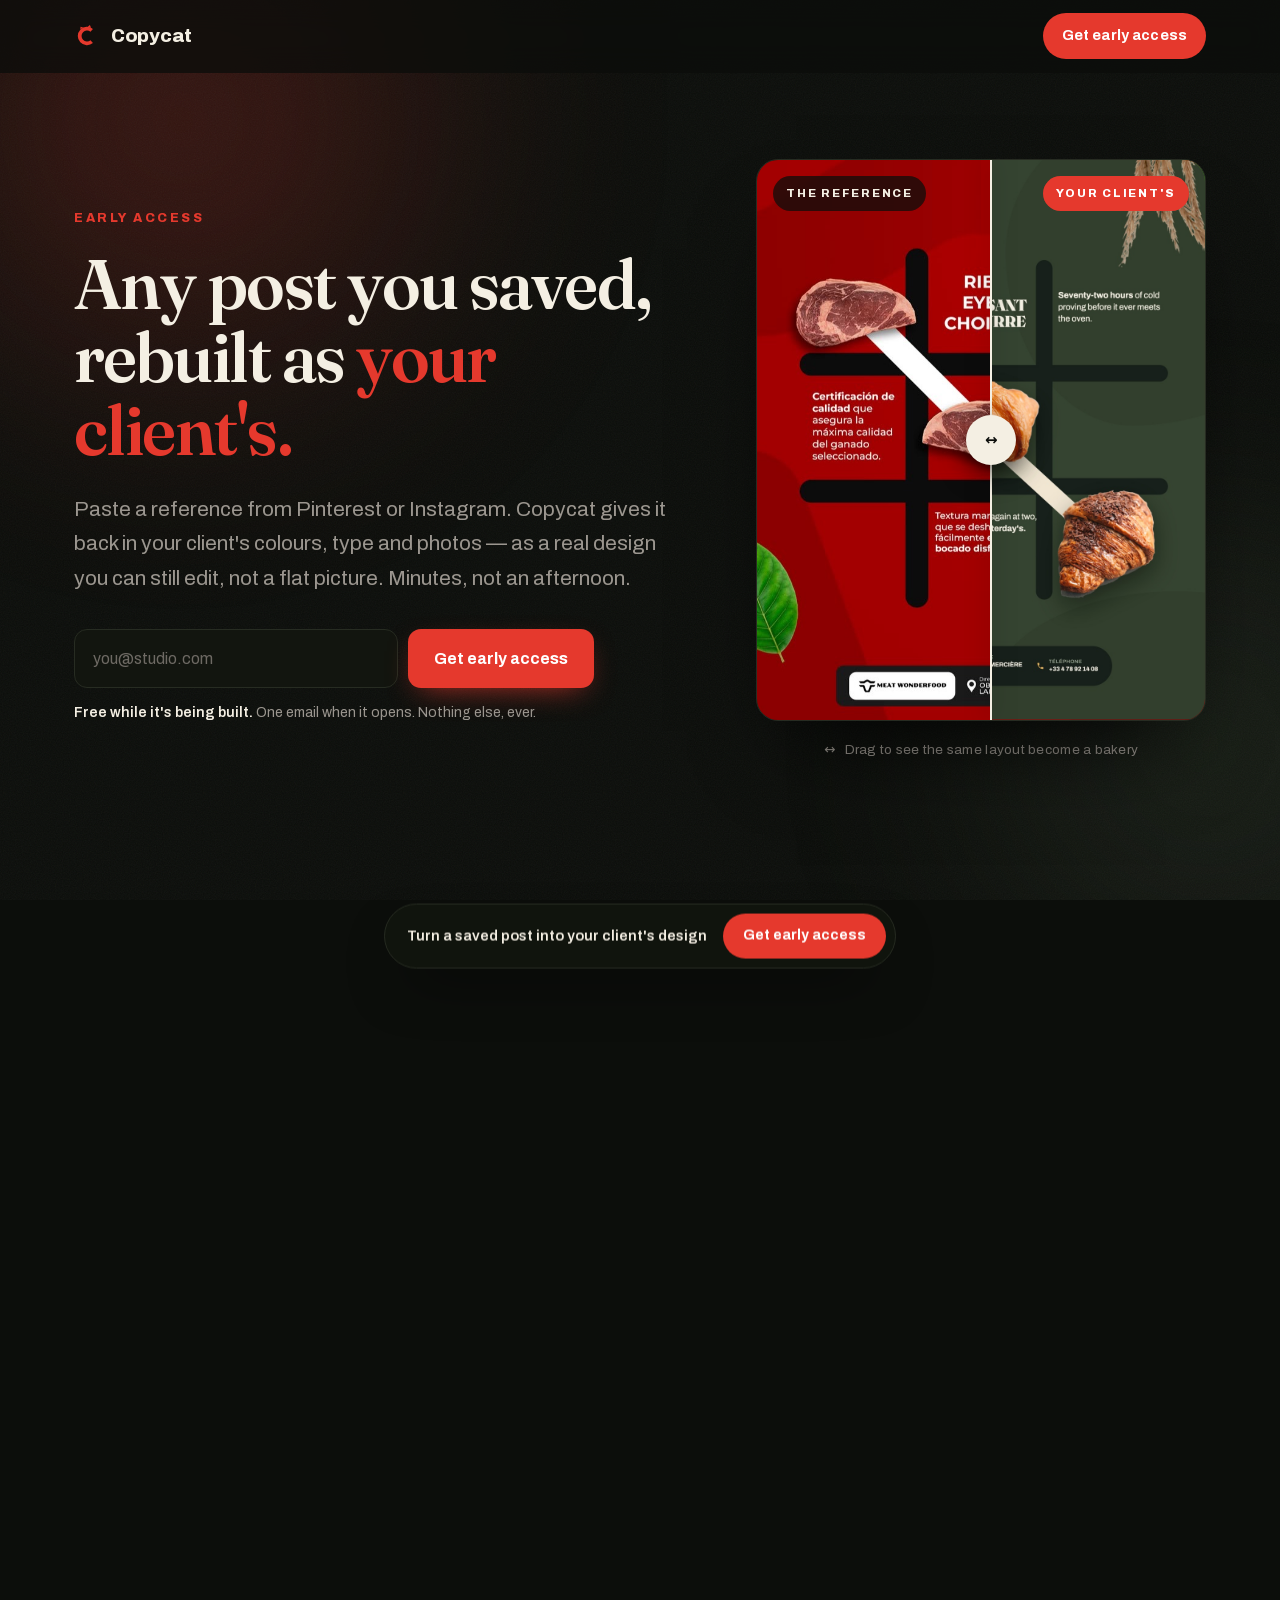
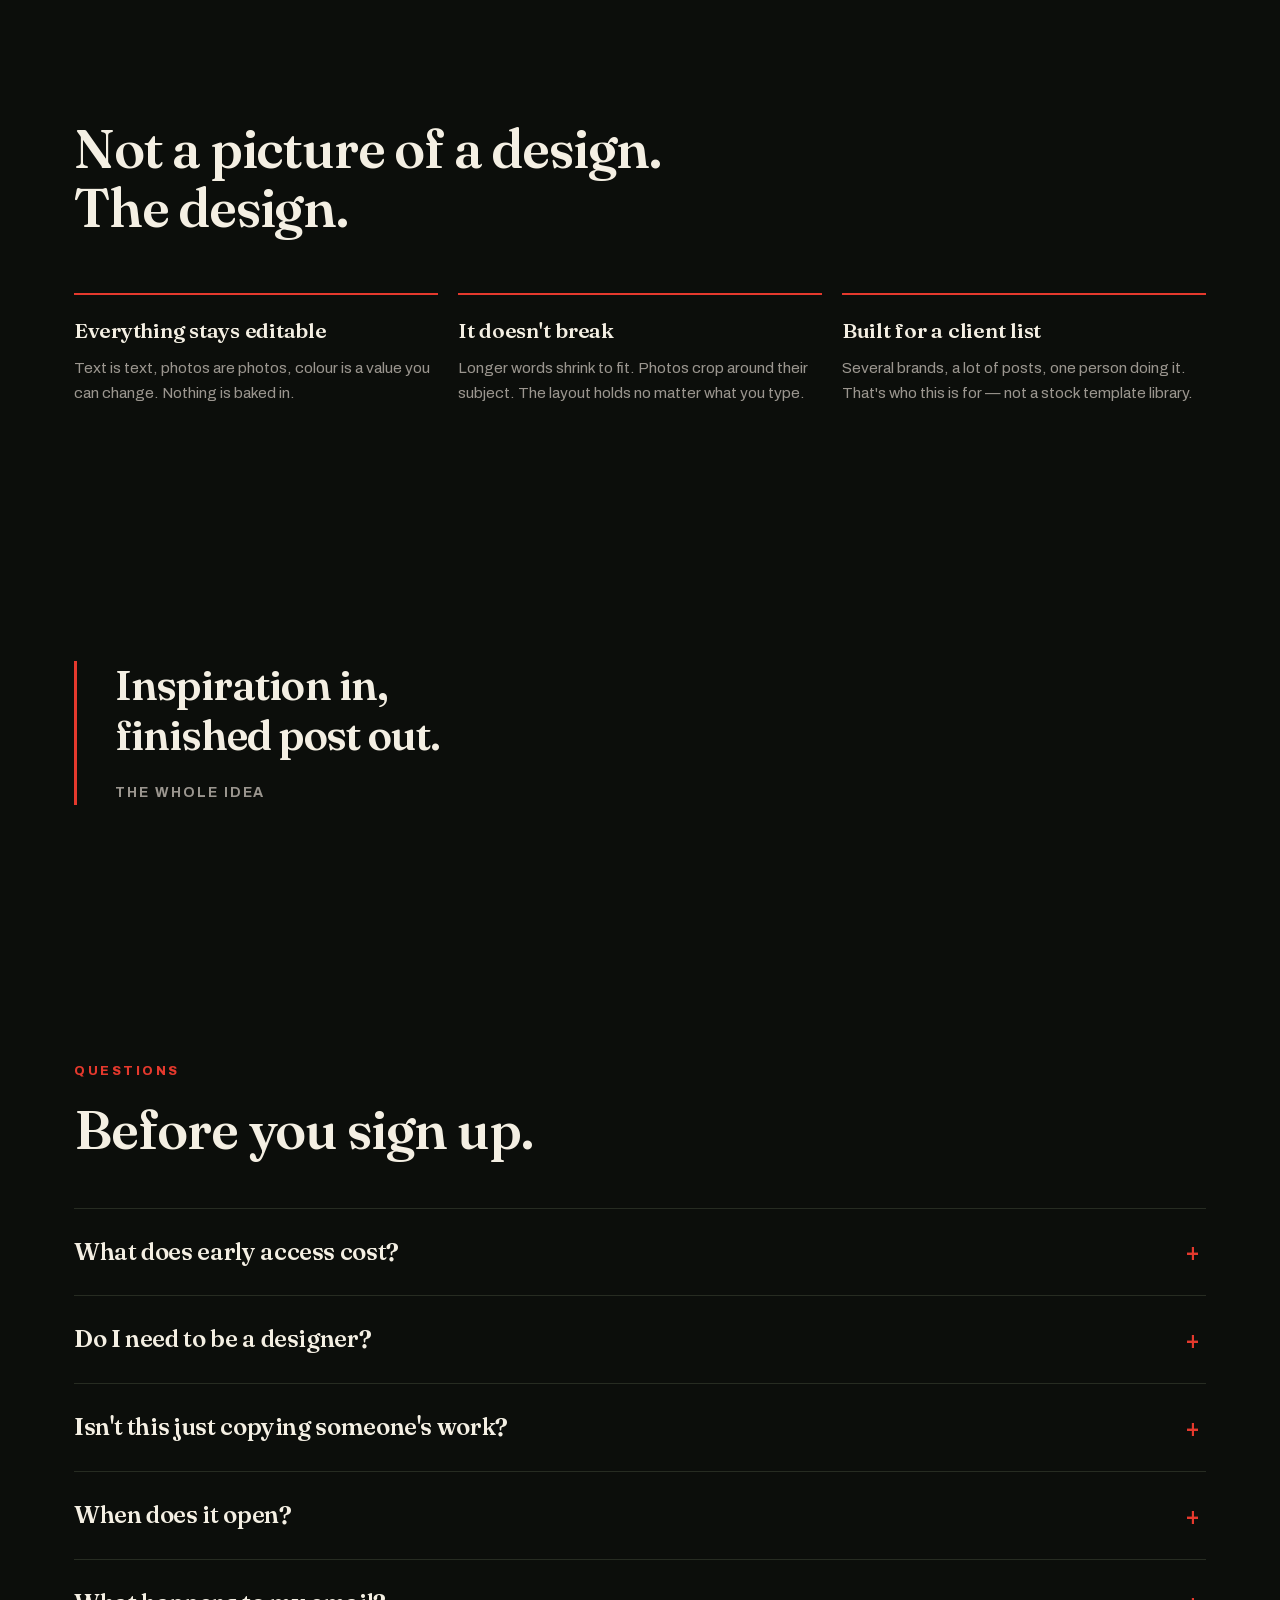
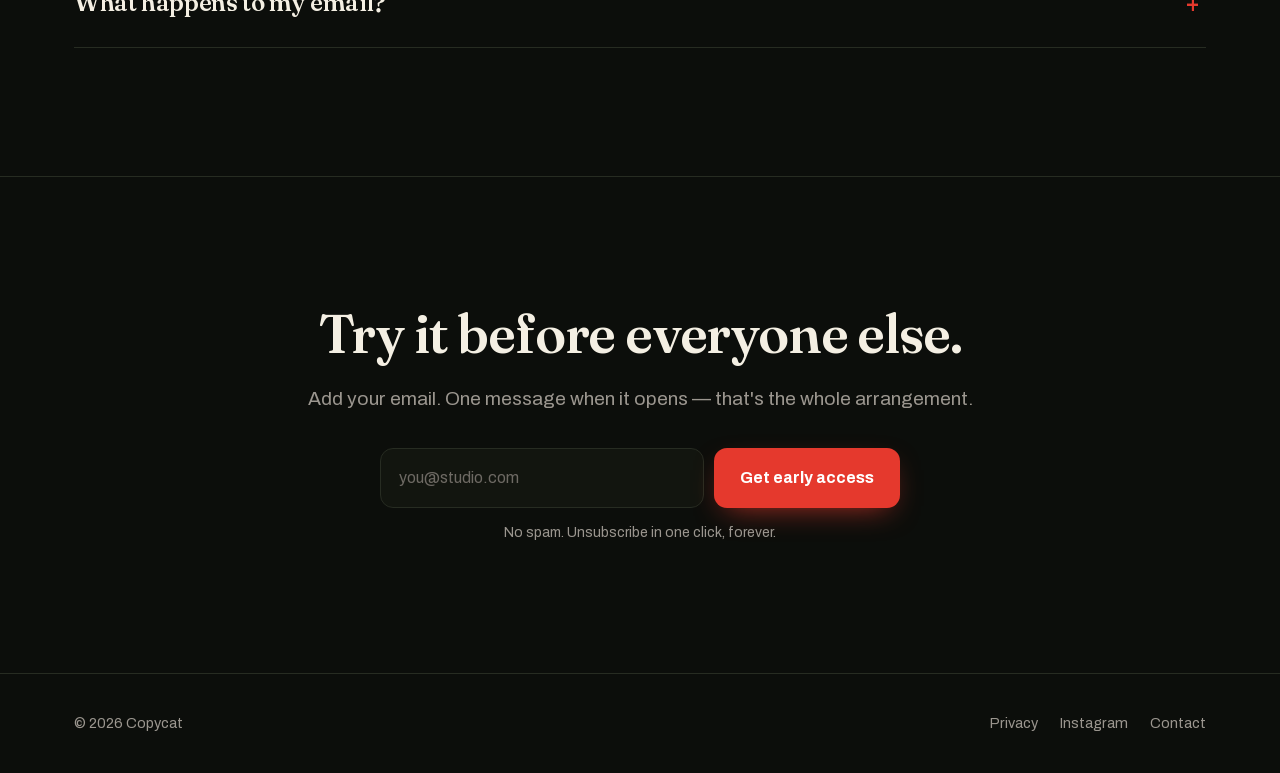
==== index.html @ 72c038d4 "The Copycat landing page One page, one thing asked for. The hero is the reference and the rebuild in" ====
<!doctype html>
<html lang="en">
<head>
<meta charset="utf-8">
<meta name="viewport" content="width=device-width,initial-scale=1">
<title>Copycat — turn any post you saved into your client's design</title>
<meta name="description" content="Paste a reference from Pinterest or Instagram. Copycat rebuilds it in your client's brand as a real, editable design — in minutes.">
<link rel="icon" href="assets/avatar.png">
<meta property="og:title" content="Copycat — turn any post you saved into your client's design">
<meta property="og:description" content="Paste a reference. Get back a real, editable design in your client's brand.">
<meta property="og:image" content="assets/result.jpg">
<meta property="og:type" content="website">
<meta name="twitter:card" content="summary_large_image">
<link rel="preload" href="fonts/fraunces-3.woff2" as="font" type="font/woff2" crossorigin>
<link rel="preload" href="fonts/archivo-0.woff2" as="font" type="font/woff2" crossorigin>
<link rel="stylesheet" href="styles.css">
</head>
<body>

<div class="atmos" aria-hidden="true">
  <div class="glow glow-a" data-par="0.06"></div>
  <div class="glow glow-b" data-par="-0.04"></div>
  <div class="grain"></div>
</div>

<header class="nav" id="nav">
  <div class="shell">
    <a class="brand" href="index.html">
      <img src="assets/mark.svg" alt="" width="26" height="26">
      Copycat
    </a>
    <a class="nav-cta" href="#get">Get early access</a>
  </div>
</header>

<main>

  <!-- ============ hero ============ -->
  <section class="hero" id="get">
    <div class="shell hero-grid">
      <div>
        <p class="eyebrow reveal">Early access</p>
        <h1 class="reveal">Any post you saved, <br class="br-wide">rebuilt as <em>your client's.</em></h1>
        <p class="lede reveal">
          Paste a reference from Pinterest or Instagram. Copycat gives it back in your
          client's colours, type and photos — as a real design you can still edit,
          not a flat picture. Minutes, not an afternoon.
        </p>

        <form class="signup reveal" id="form-hero" novalidate>
          <div class="signup-row">
            <label class="sr-only" for="email-hero" hidden>Email address</label>
            <input id="email-hero" type="email" name="email" required
                   autocomplete="email" placeholder="you@studio.com">
            <button class="btn" type="submit">Get early access</button>
          </div>
          <p class="signup-error" role="alert"></p>
          <p class="signup-note">
            <b>Free while it's being built.</b> One email when it opens. Nothing else, ever.
          </p>
        </form>

        <div class="thanks" data-thanks>
          <h3>You're on the list.</h3>
          <p>Two quick questions — optional, and they shape what gets built first.</p>

          <div class="q" data-q="role">
            <span class="q-label">What do you make posts for?</span>
            <div class="chips">
              <button type="button" class="chip">Clients</button>
              <button type="button" class="chip">My own brand</button>
              <button type="button" class="chip">An agency</button>
              <button type="button" class="chip">Something else</button>
            </div>
          </div>

          <div class="q" data-q="volume">
            <span class="q-label">Roughly how many posts a month?</span>
            <div class="chips">
              <button type="button" class="chip">Under 10</button>
              <button type="button" class="chip">10–40</button>
              <button type="button" class="chip">40–100</button>
              <button type="button" class="chip">More</button>
            </div>
          </div>

          <p class="thanks-done" data-thanks-done>Tap an answer and it's saved.</p>
        </div>
      </div>

      <div class="demo reveal">
        <div class="demo-card" data-tilt>
          <div class="compare" id="compare" role="slider" tabindex="0"
               aria-label="Drag to compare the reference with the rebuilt design"
               aria-valuemin="0" aria-valuemax="100" aria-valuenow="52">
            <img class="before" src="assets/reference.jpg" alt="A butcher's poster found on Pinterest." width="736" height="920">
            <img class="after"  src="assets/result.jpg"    alt="The same layout rebuilt for a bakery." width="1120" height="1400">
            <span class="tag tag-l">The reference</span>
            <span class="tag tag-r">Your client's</span>
            <div class="handle"><span class="handle-ico">&#8596;</span></div>
          </div>
        </div>
        <p class="demo-hint"><span>&#8596;</span> Drag to see the same layout become a bakery</p>
      </div>
    </div>
  </section>

  <!-- ============ how ============ -->
  <section id="how">
    <div class="shell">
      <p class="eyebrow reveal">How it works</p>
      <h2 class="reveal">Three steps, then it's <br class="br-wide">yours to change.</h2>

      <div class="steps-grid">
        <div class="step reveal">
          <div class="step-n">01</div>
          <h3>Paste what you saved</h3>
          <p>A screenshot, a link, a pin. Whatever caught your eye — it doesn't need to be tidy.</p>
        </div>
        <div class="step reveal">
          <div class="step-n">02</div>
          <h3>Say whose it is</h3>
          <p>Your client's colours, their typeface, their product photos. Copycat keeps the layout and swaps everything else.</p>
        </div>
        <div class="step reveal">
          <div class="step-n">03</div>
          <h3>Edit anything</h3>
          <p>Every headline, photo and shape is still live. Move it, rewrite it, export it at Instagram's own sizes.</p>
        </div>
      </div>
    </div>
  </section>

  <!-- ============ why ============ -->
  <section id="why">
    <div class="shell">
      <p class="eyebrow reveal">Why it's different</p>
      <h2 class="reveal">Not a picture of a design. <br class="br-wide">The design.</h2>

      <div class="props">
        <div class="prop reveal">
          <h3>Everything stays editable</h3>
          <p>Text is text, photos are photos, colour is a value you can change. Nothing is baked in.</p>
        </div>
        <div class="prop reveal">
          <h3>It doesn't break</h3>
          <p>Longer words shrink to fit. Photos crop around their subject. The layout holds no matter what you type.</p>
        </div>
        <div class="prop reveal">
          <h3>Built for a client list</h3>
          <p>Several brands, a lot of posts, one person doing it. That's who this is for — not a stock template library.</p>
        </div>
      </div>
    </div>
  </section>

  <!-- ============ pull quote ============ -->
  <section id="promise">
    <div class="shell">
      <div class="pull reveal">
        <p>Inspiration in, finished post out.</p>
        <cite>The whole idea</cite>
      </div>
    </div>
  </section>

  <!-- ============ faq ============ -->
  <section id="faq">
    <div class="shell">
      <p class="eyebrow reveal">Questions</p>
      <h2 class="reveal">Before you sign up.</h2>

      <div class="faq-list reveal">
        <details>
          <summary>What does early access cost?</summary>
          <p>Nothing. It's being built right now, and the people on this list get in first and free while that's true. If it ever becomes paid, you'll be told before anything changes.</p>
        </details>
        <details>
          <summary>Do I need to be a designer?</summary>
          <p>No. You need a reference you like and a client whose brand you know. Copycat does the rebuilding; you decide what's right.</p>
        </details>
        <details>
          <summary>Isn't this just copying someone's work?</summary>
          <p>You're borrowing a layout, the way every designer always has — not reposting someone's photo or their words. What comes back is your client's product, your client's colours and your client's copy in a structure you liked.</p>
        </details>
        <details>
          <summary>When does it open?</summary>
          <p>No date to promise yet, which is exactly why there's a list instead of a countdown. You'll get one email when it's ready to use.</p>
        </details>
        <details>
          <summary>What happens to my email?</summary>
          <p>It's used to tell you when Copycat opens, and for nothing else. No list is sold, shared or rented. <a href="privacy.html">The privacy page</a> says it plainly.</p>
        </details>
      </div>
    </div>
  </section>

  <!-- ============ closing cta ============ -->
  <section class="close" id="join">
    <div class="shell">
      <h2 class="reveal">Try it before everyone else.</h2>
      <p class="lede reveal" style="margin-inline:auto">
        Add your email. One message when it opens — that's the whole arrangement.
      </p>

      <form class="signup reveal" id="form-close" novalidate>
        <div class="signup-row">
          <label for="email-close" hidden>Email address</label>
          <input id="email-close" type="email" name="email" required
                 autocomplete="email" placeholder="you@studio.com">
          <button class="btn" type="submit">Get early access</button>
        </div>
        <p class="signup-error" role="alert"></p>
        <p class="signup-note">No spam. Unsubscribe in one click, forever.</p>
      </form>

      <div class="thanks" data-thanks>
        <h3>You're on the list.</h3>
        <p>Two quick questions — optional, and they shape what gets built first.</p>
        <div class="q" data-q="role">
          <span class="q-label">What do you make posts for?</span>
          <div class="chips">
            <button type="button" class="chip">Clients</button>
            <button type="button" class="chip">My own brand</button>
            <button type="button" class="chip">An agency</button>
            <button type="button" class="chip">Something else</button>
          </div>
        </div>
        <div class="q" data-q="volume">
          <span class="q-label">Roughly how many posts a month?</span>
          <div class="chips">
            <button type="button" class="chip">Under 10</button>
            <button type="button" class="chip">10–40</button>
            <button type="button" class="chip">40–100</button>
            <button type="button" class="chip">More</button>
          </div>
        </div>
        <p class="thanks-done" data-thanks-done>Tap an answer and it's saved.</p>
      </div>
    </div>
  </section>

</main>

<footer>
  <div class="shell">
    <div>&copy; <span id="year">2026</span> Copycat</div>
    <div class="foot-links">
      <a href="privacy.html">Privacy</a>
      <a href="https://instagram.com/INSTAGRAM_HANDLE" rel="noopener">Instagram</a>
      <a href="mailto:CONTACT_EMAIL">Contact</a>
    </div>
  </div>
</footer>

<div class="stickybar" id="stickybar">
  <p>Turn a saved post into your client's design</p>
  <a href="#join">Get early access</a>
</div>

<script src="main.js"></script>
</body>
</html>
---- styles.css ----
/* Copycat — landing page.
   Palette and typefaces are the brand's; nothing here invents a new one. */

@font-face{font-family:Fraunces;src:url(fonts/fraunces-3.woff2)format('woff2');font-weight:100 900;font-display:swap}
@font-face{font-family:Fraunces;src:url(fonts/fraunces-4.woff2)format('woff2');font-weight:100 900;font-display:swap}
@font-face{font-family:Fraunces;src:url(fonts/fraunces-5.woff2)format('woff2');font-weight:100 900;font-display:swap}
@font-face{font-family:Archivo;src:url(fonts/archivo-0.woff2)format('woff2');font-weight:100 900;font-display:swap}
@font-face{font-family:Archivo;src:url(fonts/archivo-1.woff2)format('woff2');font-weight:100 900;font-display:swap}
@font-face{font-family:Archivo;src:url(fonts/archivo-2.woff2)format('woff2');font-weight:100 900;font-display:swap}

:root{
  --ink:#0C0E0B;
  --ink-2:#12150F;
  --panel:#181C15;
  --line:#272C22;
  --cream:#F4EFE3;
  --muted:#9B968F;
  --red:#E5392D;
  --red-hot:#FF5040;

  --shell:1180px;
  --serif:Fraunces,Georgia,'Times New Roman',serif;
  --sans:Archivo,-apple-system,BlinkMacSystemFont,'Segoe UI',system-ui,sans-serif;

  --ease:cubic-bezier(.22,1,.36,1);
}

*{box-sizing:border-box}
html{scroll-behavior:smooth;-webkit-text-size-adjust:100%}
body{
  margin:0;background:var(--ink);color:var(--cream);
  font-family:var(--sans);font-size:17px;line-height:1.62;
  -webkit-font-smoothing:antialiased;overflow-x:hidden;
}
img{max-width:100%;display:block}
a{color:inherit}
::selection{background:var(--red);color:#fff}

.shell{width:100%;max-width:var(--shell);margin:0 auto;padding-inline:24px}

/* ---------- atmosphere: two slow glows and a grain, behind everything ---------- */
.atmos{position:fixed;inset:0;pointer-events:none;z-index:0;overflow:hidden}
.glow{position:absolute;border-radius:50%;filter:blur(110px);opacity:.34;
  will-change:transform}
.glow-a{width:760px;height:760px;top:-260px;left:-200px;
  background:radial-gradient(circle,rgba(229,57,45,.85),transparent 68%)}
.glow-b{width:660px;height:660px;top:46%;right:-260px;
  background:radial-gradient(circle,rgba(120,150,110,.55),transparent 68%)}
.grain{position:absolute;inset:-50%;opacity:.05;
  background-image:url("data:image/svg+xml,%3Csvg xmlns='http://www.w3.org/2000/svg' width='200' height='200'%3E%3Cfilter id='n'%3E%3CfeTurbulence type='fractalNoise' baseFrequency='.85' numOctaves='3'/%3E%3C/filter%3E%3Crect width='200' height='200' filter='url(%23n)'/%3E%3C/svg%3E")}

/* ---------- nav ---------- */
.nav{position:sticky;top:0;z-index:40;backdrop-filter:blur(14px);
  background:color-mix(in srgb,var(--ink) 78%,transparent);
  border-bottom:1px solid transparent;transition:border-color .3s}
.nav.is-stuck{border-bottom-color:var(--line)}
.nav .shell{display:flex;align-items:center;justify-content:space-between;
  height:72px;gap:16px}
.brand{display:flex;align-items:center;gap:11px;text-decoration:none;
  font-weight:800;letter-spacing:-.015em;font-size:19px}
.brand img{width:26px;height:26px}
.nav-cta{display:inline-flex;align-items:center;gap:9px;
  background:var(--red);color:#fff;text-decoration:none;font-weight:700;
  font-size:14.5px;letter-spacing:.01em;padding:11px 19px;border-radius:999px;
  transition:transform .22s var(--ease),background .22s}
.nav-cta:hover{background:var(--red-hot);transform:translateY(-1px)}

/* ---------- shared section furniture ---------- */
main{position:relative;z-index:1}
section{padding-block:clamp(72px,10vw,132px)}
.eyebrow{font-size:12.5px;letter-spacing:.2em;text-transform:uppercase;
  font-weight:800;color:var(--red);margin:0 0 20px}
h1,h2,h3{font-family:var(--serif);font-weight:600;letter-spacing:-.022em;
  line-height:1.04;margin:0}
h2{font-size:clamp(34px,4.6vw,54px);line-height:1.08}
h3{font-size:21px;line-height:1.24;letter-spacing:-.012em}
.lede{color:var(--muted);font-size:clamp(17px,1.5vw,19.5px);max-width:62ch;
  margin:20px 0 0}

/* ---------- hero ---------- */
.hero{padding-top:clamp(48px,7vw,86px);padding-bottom:clamp(56px,7vw,96px)}
.hero h1{font-size:clamp(40px,5.6vw,70px)}
.hero h1 em{font-style:normal;color:var(--red)}
.hero .lede{font-size:clamp(17.5px,1.7vw,21px);margin-top:26px}
.hero-grid{display:grid;grid-template-columns:minmax(0,1.1fr) minmax(0,.8fr);
  gap:clamp(36px,5vw,72px);align-items:center}

/* ---------- the email form, repeated verbatim wherever it appears ---------- */
.signup{margin-top:34px;max-width:520px}
.signup-row{display:flex;gap:10px;flex-wrap:wrap}
.signup input[type=email]{
  flex:1 1 240px;min-width:0;
  background:var(--ink-2);border:1px solid var(--line);color:var(--cream);
  font:inherit;font-size:16px;padding:16px 18px;border-radius:13px;
  transition:border-color .22s,box-shadow .22s}
.signup input[type=email]::placeholder{color:#6E6A64}
.signup input[type=email]:focus{outline:none;border-color:var(--red);
  box-shadow:0 0 0 4px rgba(229,57,45,.16)}
.btn{display:inline-flex;align-items:center;justify-content:center;gap:9px;
  background:var(--red);color:#fff;border:0;font:inherit;font-weight:700;
  font-size:16px;padding:16px 26px;border-radius:13px;cursor:pointer;
  transition:transform .22s var(--ease),background .22s,box-shadow .22s;
  box-shadow:0 10px 30px -12px rgba(229,57,45,.8)}
.btn:hover{background:var(--red-hot);transform:translateY(-2px)}
.btn:active{transform:translateY(0)}
.btn[disabled]{opacity:.6;cursor:wait;transform:none}
.signup-note{font-size:14px;color:var(--muted);margin:14px 0 0}
.signup-note b{color:var(--cream);font-weight:600}
.signup-error{font-size:14.5px;color:var(--red-hot);margin:12px 0 0;min-height:0}

/* the state after a successful submit */
.thanks{display:none;border:1px solid var(--line);background:var(--ink-2);
  border-radius:18px;padding:26px 26px 24px;max-width:520px;margin-top:34px}
.thanks.is-on{display:block;animation:rise .5s var(--ease) both}
.thanks h3{margin-bottom:8px}
.thanks p{color:var(--muted);font-size:15.5px;margin:0 0 20px}
.q{margin-bottom:20px}
.q-label{font-size:14px;font-weight:700;margin-bottom:11px;display:block}
.chips{display:flex;flex-wrap:wrap;gap:8px}
.chip{border:1px solid var(--line);background:transparent;color:var(--cream);
  font:inherit;font-size:14px;padding:9px 15px;border-radius:999px;cursor:pointer;
  transition:border-color .18s,background .18s,color .18s}
.chip:hover{border-color:#4A5140}
.chip.is-on{background:var(--red);border-color:var(--red);color:#fff}
.thanks-done{font-size:14.5px;color:var(--muted);margin:0}

/* ---------- the demo card: drag to compare ---------- */
.demo{position:relative;perspective:1400px}
.demo-card{position:relative;border-radius:22px;overflow:hidden;
  border:1px solid var(--line);background:var(--panel);
  box-shadow:0 50px 90px -40px rgba(0,0,0,.9),0 0 0 1px rgba(255,255,255,.02) inset;
  transform-style:preserve-3d;transition:transform .35s var(--ease)}
.compare{position:relative;aspect-ratio:4/5;user-select:none;touch-action:pan-y;
  cursor:ew-resize}
.compare img{position:absolute;inset:0;width:100%;height:100%;object-fit:cover;
  pointer-events:none}
.compare .after{clip-path:inset(0 0 0 var(--split,52%))}
.handle{position:absolute;top:0;bottom:0;left:var(--split,52%);width:2px;
  background:var(--cream);pointer-events:none;
  box-shadow:0 0 22px rgba(0,0,0,.6)}
.handle::after{content:'';position:absolute;top:50%;left:50%;
  width:50px;height:50px;transform:translate(-50%,-50%);
  border-radius:50%;background:var(--cream);
  box-shadow:0 10px 26px rgba(0,0,0,.55)}
.handle-ico{position:absolute;top:50%;left:50%;transform:translate(-50%,-50%);
  z-index:2;color:var(--ink);font-size:15px;font-weight:900;letter-spacing:-.04em}
.tag{position:absolute;top:16px;z-index:2;font-size:11.5px;font-weight:800;
  letter-spacing:.15em;text-transform:uppercase;padding:8px 13px;border-radius:999px;
  background:rgba(12,14,11,.74);backdrop-filter:blur(6px);color:var(--cream);
  pointer-events:none}
.tag-l{left:16px}
.tag-r{right:16px;background:var(--red);color:#fff}
.demo-hint{display:flex;align-items:center;justify-content:center;gap:9px;
  margin-top:18px;font-size:13.5px;color:var(--muted);letter-spacing:.02em}
.demo-hint span{display:inline-block;animation:nudge 2.6s var(--ease) infinite}

/* ---------- steps ---------- */
.steps-grid{display:grid;grid-template-columns:repeat(3,minmax(0,1fr));
  gap:20px;margin-top:56px}
.step{border:1px solid var(--line);border-radius:18px;padding:30px 26px 32px;
  background:linear-gradient(180deg,var(--ink-2),transparent);
  position:relative;overflow:hidden}
.step::before{content:'';position:absolute;inset:0;border-radius:18px;
  background:radial-gradient(400px 160px at 50% -30%,rgba(229,57,45,.16),transparent 70%);
  opacity:0;transition:opacity .4s}
.step:hover::before{opacity:1}
.step-n{font-family:var(--serif);font-size:15px;font-weight:700;color:var(--red);
  margin-bottom:18px}
.step p{color:var(--muted);font-size:15.5px;margin:12px 0 0}

/* ---------- value props ---------- */
.props{display:grid;grid-template-columns:repeat(3,minmax(0,1fr));gap:20px;margin-top:56px}
.prop{border-top:2px solid var(--red);padding-top:22px}
.prop p{color:var(--muted);font-size:15.5px;margin:12px 0 0}

/* ---------- pull quote ---------- */
.pull{border-left:3px solid var(--red);padding-left:clamp(20px,3vw,38px)}
.pull p{font-family:var(--serif);font-weight:600;letter-spacing:-.02em;
  font-size:clamp(26px,3.6vw,42px);line-height:1.18;margin:0;max-width:20ch}
.pull cite{display:block;margin-top:22px;font-style:normal;font-size:14px;
  letter-spacing:.14em;text-transform:uppercase;color:var(--muted);font-weight:700}

/* ---------- faq ---------- */
.faq-list{margin-top:48px;border-top:1px solid var(--line)}
details{border-bottom:1px solid var(--line)}
summary{list-style:none;cursor:pointer;padding:24px 44px 24px 0;position:relative;
  font-family:var(--serif);font-size:clamp(19px,2vw,24px);font-weight:600;
  letter-spacing:-.015em}
summary::-webkit-details-marker{display:none}
summary::after{content:'+';position:absolute;right:6px;top:50%;
  transform:translateY(-50%);font-family:var(--sans);font-size:24px;
  color:var(--red);transition:transform .3s var(--ease)}
details[open] summary::after{transform:translateY(-50%) rotate(45deg)}
details p{color:var(--muted);font-size:16px;margin:0 0 26px;max-width:66ch}

/* ---------- closing cta ---------- */
.close{text-align:center;border-top:1px solid var(--line)}
.close .signup{margin-inline:auto}
.close .signup-row{justify-content:center}
.close .thanks{margin-inline:auto;text-align:left}

/* ---------- footer ---------- */
footer{border-top:1px solid var(--line);padding-block:38px;font-size:14.5px;
  color:var(--muted);position:relative;z-index:1}
footer .shell{display:flex;justify-content:space-between;gap:18px;flex-wrap:wrap}
footer a{text-decoration:none;transition:color .2s}
footer a:hover{color:var(--cream)}
.foot-links{display:flex;gap:22px}

/* ---------- sticky bar, appears once the hero is gone ---------- */
.stickybar{position:fixed;left:50%;bottom:22px;z-index:50;
  transform:translate(-50%,140%);transition:transform .45s var(--ease);
  display:flex;align-items:center;gap:16px;
  background:color-mix(in srgb,var(--ink-2) 92%,transparent);
  backdrop-filter:blur(16px);border:1px solid var(--line);
  border-radius:999px;padding:9px 9px 9px 22px;
  box-shadow:0 26px 60px -24px rgba(0,0,0,.95);max-width:calc(100vw - 32px)}
.stickybar.is-on{transform:translate(-50%,0)}
.stickybar p{margin:0;font-size:14.5px;font-weight:600;white-space:nowrap;
  overflow:hidden;text-overflow:ellipsis}
.stickybar a{background:var(--red);color:#fff;text-decoration:none;font-weight:700;
  font-size:14px;padding:11px 20px;border-radius:999px;white-space:nowrap;
  transition:background .2s}
.stickybar a:hover{background:var(--red-hot)}

/* ---------- reveal on scroll ---------- */
.reveal{opacity:0;transform:translateY(22px);
  transition:opacity .7s var(--ease),transform .7s var(--ease)}
.reveal.is-in{opacity:1;transform:none}

@keyframes rise{from{opacity:0;transform:translateY(12px)}to{opacity:1;transform:none}}
@keyframes nudge{0%,100%{transform:translateX(-3px)}50%{transform:translateX(3px)}}

/* ---------- legal subpages ---------- */
.doc{max-width:74ch;padding-block:clamp(56px,8vw,96px)}
.doc h1{font-size:clamp(34px,5vw,54px);margin-bottom:10px}
.doc .updated{color:var(--muted);font-size:14px;letter-spacing:.06em;
  text-transform:uppercase;font-weight:700;margin:0 0 44px}
.doc h2{font-size:clamp(21px,2.4vw,26px);margin-top:44px;margin-bottom:12px}
.doc p,.doc li{color:var(--muted);font-size:16.5px}
.doc a{color:var(--red)}
.doc ul{padding-left:20px}
.doc li{margin-bottom:8px}

/* ---------- narrow ---------- */
@media (max-width:920px){
  .hero-grid{grid-template-columns:1fr}
  /* the headline and the email box come first on a phone; the demo follows,
     rather than pushing the whole offer below the fold */
  .br-wide{display:none}
  .hero .lede{max-width:none}
  .steps-grid,.props{grid-template-columns:1fr}
  .stickybar{left:16px;right:16px;transform:translateY(140%);width:auto}
  .stickybar.is-on{transform:translateY(0)}
  .stickybar p{display:none}
  .stickybar{justify-content:center;padding:9px}
}
@media (max-width:420px){
  .signup-row{flex-direction:column}
  /* stacked, the flex basis would be read as a height — pin it back to content */
  .signup input[type=email]{flex:0 0 auto}
  .btn{width:100%}
}

/* ---------- people who asked for less movement get less ---------- */
@media (prefers-reduced-motion:reduce){
  html{scroll-behavior:auto}
  *,*::before,*::after{animation-duration:.01ms!important;animation-iteration-count:1!important;
    transition-duration:.01ms!important}
  .reveal{opacity:1;transform:none}
}
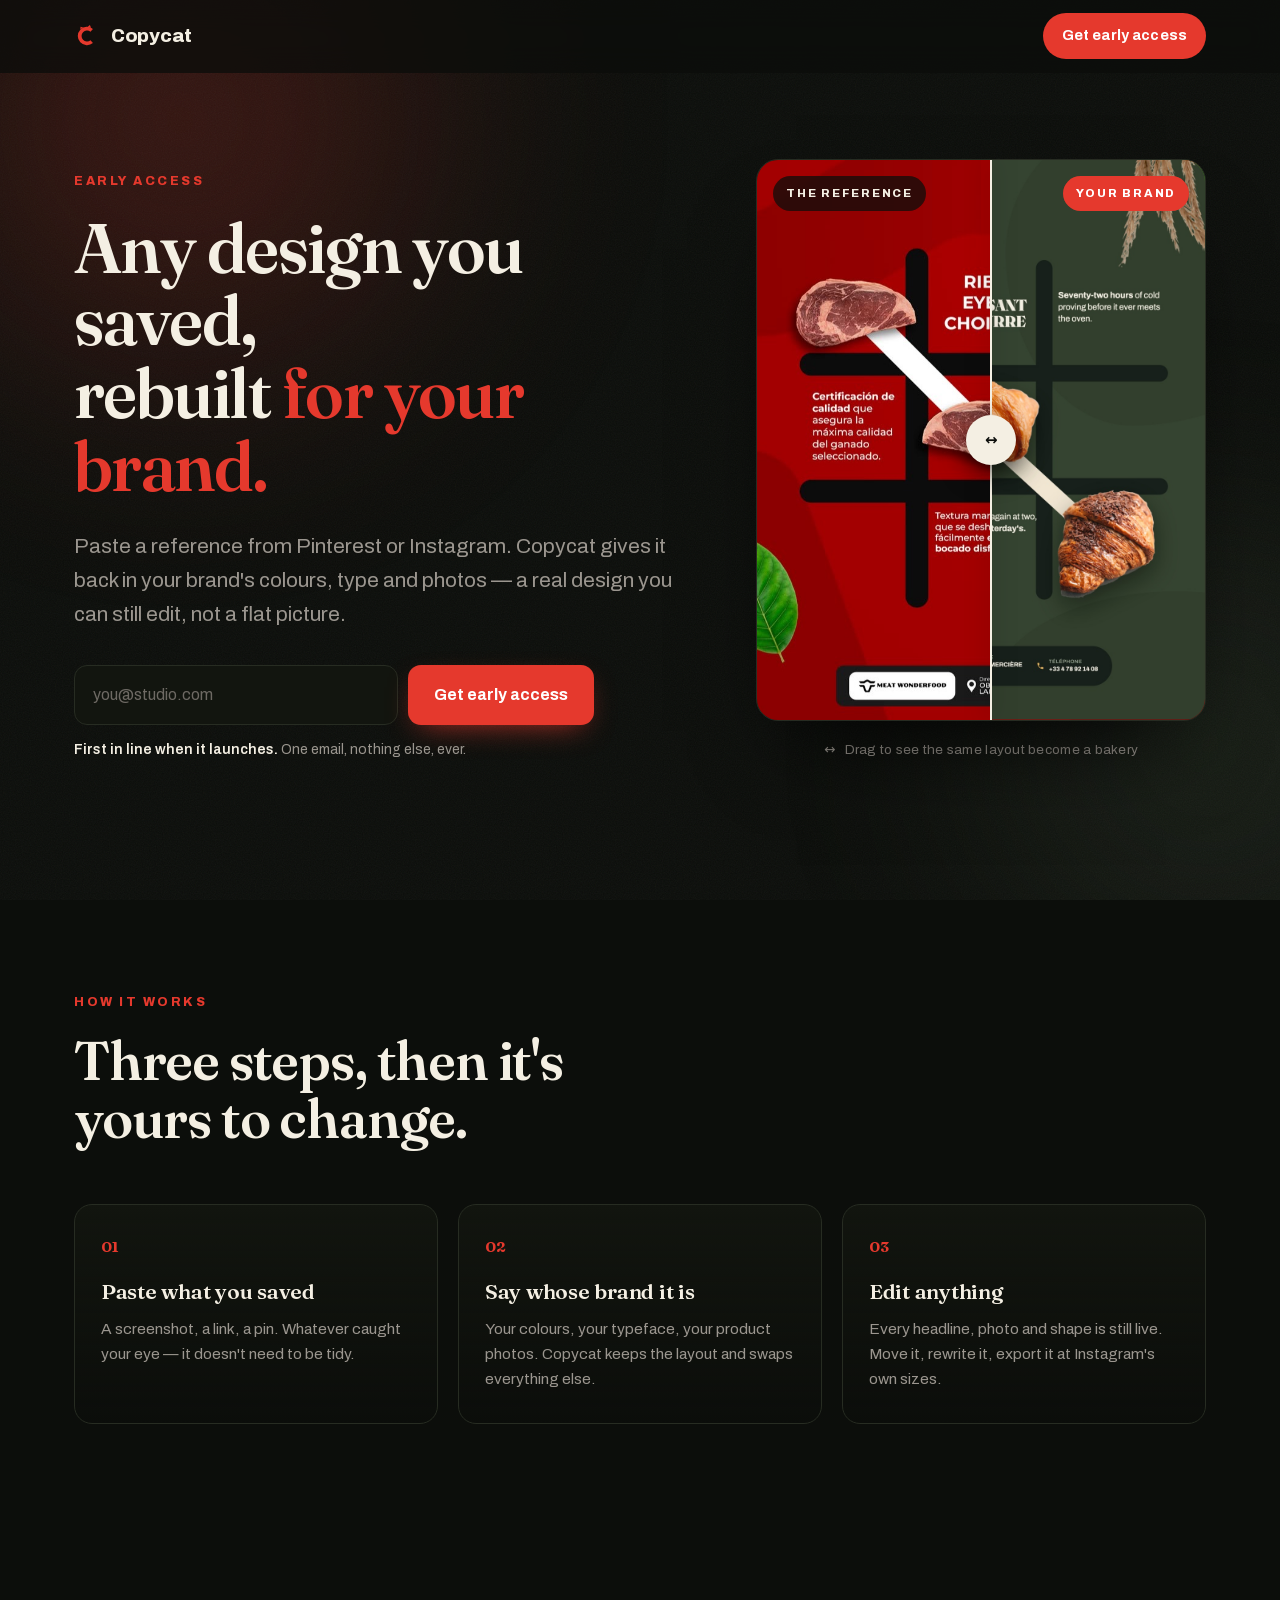
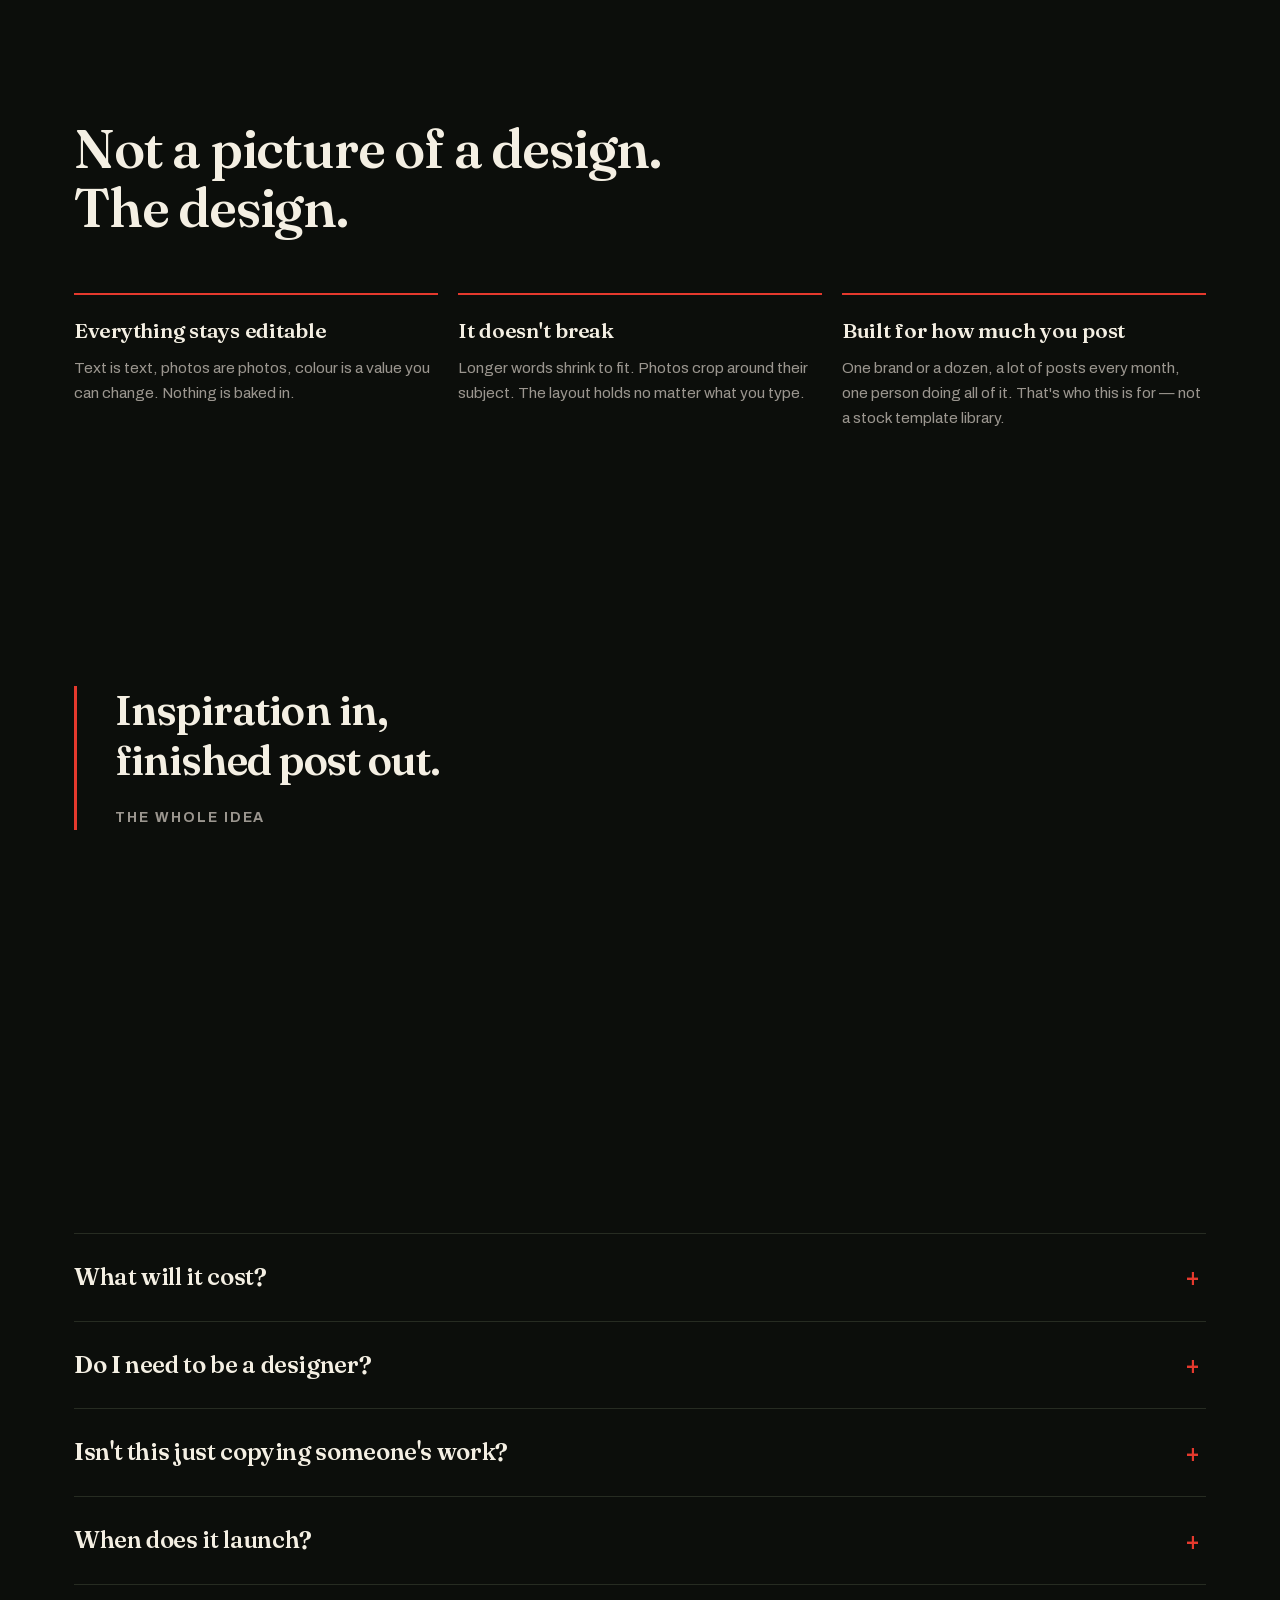
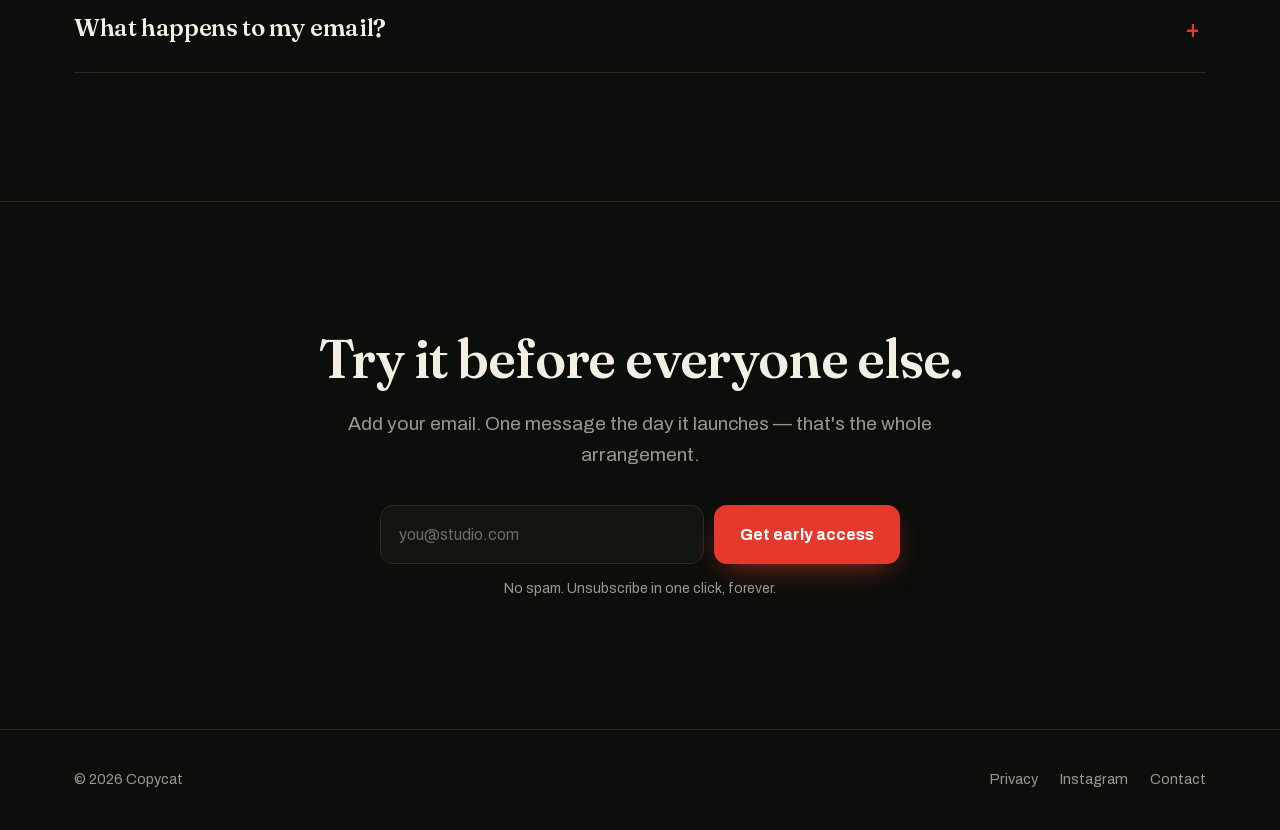
==== commit 42734e52: "Say brand, not client, and stop promising free Three things this had wrong. It spoke only to people " ====
--- a/index.html
+++ b/index.html
@@ -3,12 +3,12 @@
 <head>
 <meta charset="utf-8">
 <meta name="viewport" content="width=device-width,initial-scale=1">
-<title>Copycat — turn any post you saved into your client's design</title>
-<meta name="description" content="Paste a reference from Pinterest or Instagram. Copycat rebuilds it in your client's brand as a real, editable design — in minutes.">
+<title>Copycat — any design you saved, rebuilt for your brand</title>
+<meta name="description" content="Paste a reference from Pinterest or Instagram. Copycat rebuilds it in your brand as a real, editable design.">
 <link rel="icon" href="assets/avatar.png">
-<meta property="og:title" content="Copycat — turn any post you saved into your client's design">
-<meta property="og:description" content="Paste a reference. Get back a real, editable design in your client's brand.">
-<meta property="og:image" content="assets/result.jpg">
+<meta property="og:title" content="Copycat — any design you saved, rebuilt for your brand">
+<meta property="og:description" content="Paste a reference. Get back a real, editable design in your own brand.">
+<meta property="og:image" content="https://stelwin.github.io/copycat/assets/result.jpg">
 <meta property="og:type" content="website">
 <meta name="twitter:card" content="summary_large_image">
 <link rel="preload" href="fonts/fraunces-3.woff2" as="font" type="font/woff2" crossorigin>
@@ -40,11 +40,11 @@
     <div class="shell hero-grid">
       <div>
         <p class="eyebrow reveal">Early access</p>
-        <h1 class="reveal">Any post you saved, <br class="br-wide">rebuilt as <em>your client's.</em></h1>
+        <h1 class="reveal">Any design you saved, <br class="br-wide">rebuilt <em>for your brand.</em></h1>
         <p class="lede reveal">
           Paste a reference from Pinterest or Instagram. Copycat gives it back in your
-          client's colours, type and photos — as a real design you can still edit,
-          not a flat picture. Minutes, not an afternoon.
+          brand's colours, type and photos — a real design you can still edit,
+          not a flat picture.
         </p>
 
         <form class="signup reveal" id="form-hero" novalidate>
@@ -56,7 +56,7 @@
           </div>
           <p class="signup-error" role="alert"></p>
           <p class="signup-note">
-            <b>Free while it's being built.</b> One email when it opens. Nothing else, ever.
+            <b>First in line when it launches.</b> One email, nothing else, ever.
           </p>
         </form>
 
@@ -94,9 +94,9 @@
                aria-label="Drag to compare the reference with the rebuilt design"
                aria-valuemin="0" aria-valuemax="100" aria-valuenow="52">
             <img class="before" src="assets/reference.jpg" alt="A butcher's poster found on Pinterest." width="736" height="920">
-            <img class="after"  src="assets/result.jpg"    alt="The same layout rebuilt for a bakery." width="1120" height="1400">
-            <span class="tag tag-l">The reference</span>
-            <span class="tag tag-r">Your client's</span>
+            <img class="after"  src="assets/result.jpg"    alt="The same layout rebuilt for a bakery brand." width="1120" height="1400">
+            <div class="layer layer-before"><span class="tag tag-l">The reference</span></div>
+            <div class="layer layer-after"><span class="tag tag-r">Your brand</span></div>
             <div class="handle"><span class="handle-ico">&#8596;</span></div>
           </div>
         </div>
@@ -119,8 +119,8 @@
         </div>
         <div class="step reveal">
           <div class="step-n">02</div>
-          <h3>Say whose it is</h3>
-          <p>Your client's colours, their typeface, their product photos. Copycat keeps the layout and swaps everything else.</p>
+          <h3>Say whose brand it is</h3>
+          <p>Your colours, your typeface, your product photos. Copycat keeps the layout and swaps everything else.</p>
         </div>
         <div class="step reveal">
           <div class="step-n">03</div>
@@ -147,8 +147,8 @@
           <p>Longer words shrink to fit. Photos crop around their subject. The layout holds no matter what you type.</p>
         </div>
         <div class="prop reveal">
-          <h3>Built for a client list</h3>
-          <p>Several brands, a lot of posts, one person doing it. That's who this is for — not a stock template library.</p>
+          <h3>Built for how much you post</h3>
+          <p>One brand or a dozen, a lot of posts every month, one person doing all of it. That's who this is for — not a stock template library.</p>
         </div>
       </div>
     </div>
@@ -172,24 +172,24 @@
 
       <div class="faq-list reveal">
         <details>
-          <summary>What does early access cost?</summary>
-          <p>Nothing. It's being built right now, and the people on this list get in first and free while that's true. If it ever becomes paid, you'll be told before anything changes.</p>
+          <summary>What will it cost?</summary>
+          <p>Every design costs real money to generate, so Copycat will be paid. What early access buys you is being first through the door and the lowest price it will ever carry. Nothing is charged before you have seen it work, and you will be told the number before you are asked for it.</p>
         </details>
         <details>
           <summary>Do I need to be a designer?</summary>
-          <p>No. You need a reference you like and a client whose brand you know. Copycat does the rebuilding; you decide what's right.</p>
+          <p>No. You need a reference you like and a brand you know. Copycat does the rebuilding; you decide what's right.</p>
         </details>
         <details>
           <summary>Isn't this just copying someone's work?</summary>
-          <p>You're borrowing a layout, the way every designer always has — not reposting someone's photo or their words. What comes back is your client's product, your client's colours and your client's copy in a structure you liked.</p>
-        </details>
-        <details>
-          <summary>When does it open?</summary>
-          <p>No date to promise yet, which is exactly why there's a list instead of a countdown. You'll get one email when it's ready to use.</p>
+          <p>You're borrowing a layout, the way every designer always has — not reposting someone's photo or their words. What comes back is your product, your colours and your words in a structure you liked.</p>
+        </details>
+        <details>
+          <summary>When does it launch?</summary>
+          <p>No date to promise yet, which is exactly why there's a list instead of a countdown. You'll get one email the day it's ready to use.</p>
         </details>
         <details>
           <summary>What happens to my email?</summary>
-          <p>It's used to tell you when Copycat opens, and for nothing else. No list is sold, shared or rented. <a href="privacy.html">The privacy page</a> says it plainly.</p>
+          <p>It's used to tell you when Copycat launches, and for nothing else. No list is sold, shared or rented. <a href="privacy.html">The privacy page</a> says it plainly.</p>
         </details>
       </div>
     </div>
@@ -200,7 +200,7 @@
     <div class="shell">
       <h2 class="reveal">Try it before everyone else.</h2>
       <p class="lede reveal" style="margin-inline:auto">
-        Add your email. One message when it opens — that's the whole arrangement.
+        Add your email. One message the day it launches — that's the whole arrangement.
       </p>
 
       <form class="signup reveal" id="form-close" novalidate>
@@ -247,16 +247,11 @@
     <div>&copy; <span id="year">2026</span> Copycat</div>
     <div class="foot-links">
       <a href="privacy.html">Privacy</a>
-      <a href="https://instagram.com/INSTAGRAM_HANDLE" rel="noopener">Instagram</a>
-      <a href="mailto:CONTACT_EMAIL">Contact</a>
+      <a href="https://instagram.com/copycat.design.studio" rel="noopener">Instagram</a>
+      <a href="mailto:vlad.seenware@icloud.com">Contact</a>
     </div>
   </div>
 </footer>
-
-<div class="stickybar" id="stickybar">
-  <p>Turn a saved post into your client's design</p>
-  <a href="#join">Get early access</a>
-</div>
 
 <script src="main.js"></script>
 </body>
--- a/styles.css
+++ b/styles.css
@@ -144,6 +144,9 @@
   box-shadow:0 10px 26px rgba(0,0,0,.55)}
 .handle-ico{position:absolute;top:50%;left:50%;transform:translate(-50%,-50%);
   z-index:2;color:var(--ink);font-size:15px;font-weight:900;letter-spacing:-.04em}
+.layer{position:absolute;inset:0;z-index:2;pointer-events:none}
+.layer-before{clip-path:inset(0 calc(100% - var(--split,52%)) 0 0)}
+.layer-after{clip-path:inset(0 0 0 var(--split,52%))}
 .tag{position:absolute;top:16px;z-index:2;font-size:11.5px;font-weight:800;
   letter-spacing:.15em;text-transform:uppercase;padding:8px 13px;border-radius:999px;
   background:rgba(12,14,11,.74);backdrop-filter:blur(6px);color:var(--cream);
@@ -207,22 +210,6 @@
 footer a:hover{color:var(--cream)}
 .foot-links{display:flex;gap:22px}
 
-/* ---------- sticky bar, appears once the hero is gone ---------- */
-.stickybar{position:fixed;left:50%;bottom:22px;z-index:50;
-  transform:translate(-50%,140%);transition:transform .45s var(--ease);
-  display:flex;align-items:center;gap:16px;
-  background:color-mix(in srgb,var(--ink-2) 92%,transparent);
-  backdrop-filter:blur(16px);border:1px solid var(--line);
-  border-radius:999px;padding:9px 9px 9px 22px;
-  box-shadow:0 26px 60px -24px rgba(0,0,0,.95);max-width:calc(100vw - 32px)}
-.stickybar.is-on{transform:translate(-50%,0)}
-.stickybar p{margin:0;font-size:14.5px;font-weight:600;white-space:nowrap;
-  overflow:hidden;text-overflow:ellipsis}
-.stickybar a{background:var(--red);color:#fff;text-decoration:none;font-weight:700;
-  font-size:14px;padding:11px 20px;border-radius:999px;white-space:nowrap;
-  transition:background .2s}
-.stickybar a:hover{background:var(--red-hot)}
-
 /* ---------- reveal on scroll ---------- */
 .reveal{opacity:0;transform:translateY(22px);
   transition:opacity .7s var(--ease),transform .7s var(--ease)}
@@ -250,10 +237,6 @@
   .br-wide{display:none}
   .hero .lede{max-width:none}
   .steps-grid,.props{grid-template-columns:1fr}
-  .stickybar{left:16px;right:16px;transform:translateY(140%);width:auto}
-  .stickybar.is-on{transform:translateY(0)}
-  .stickybar p{display:none}
-  .stickybar{justify-content:center;padding:9px}
 }
 @media (max-width:420px){
   .signup-row{flex-direction:column}
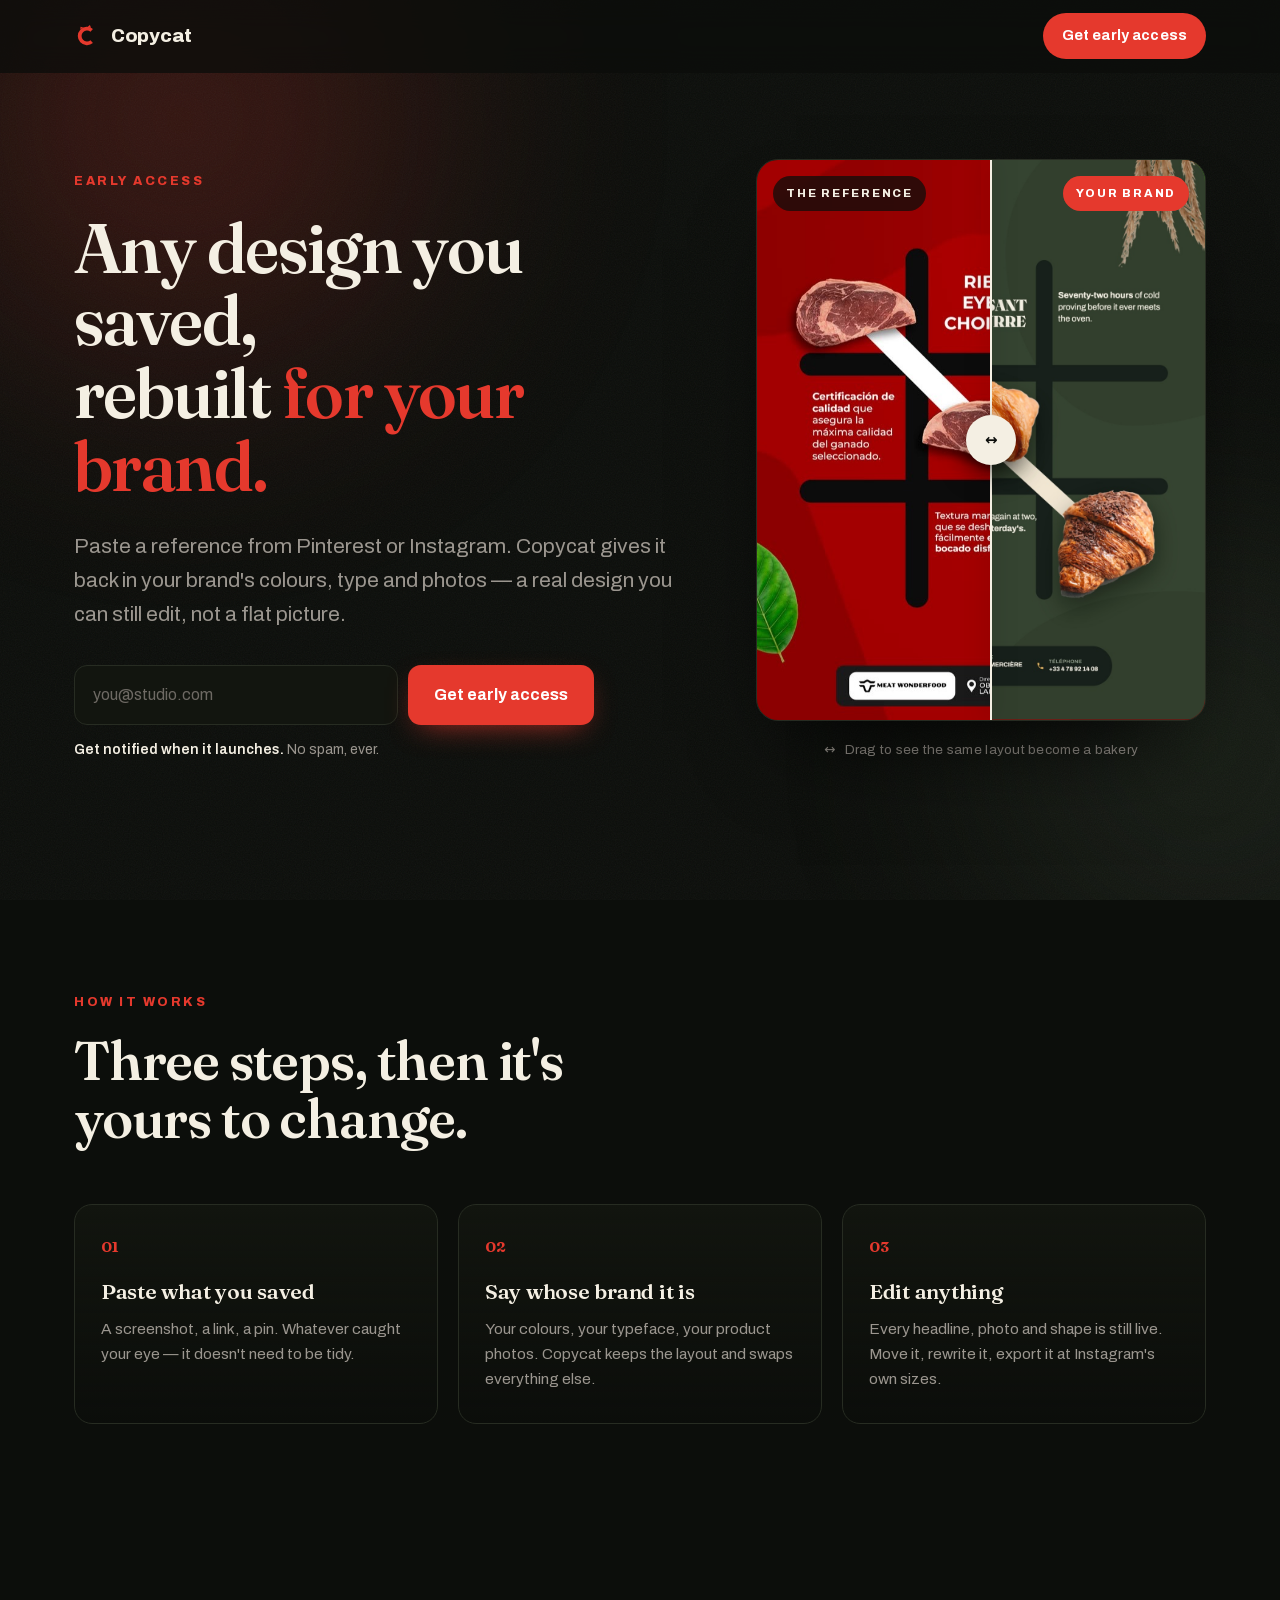
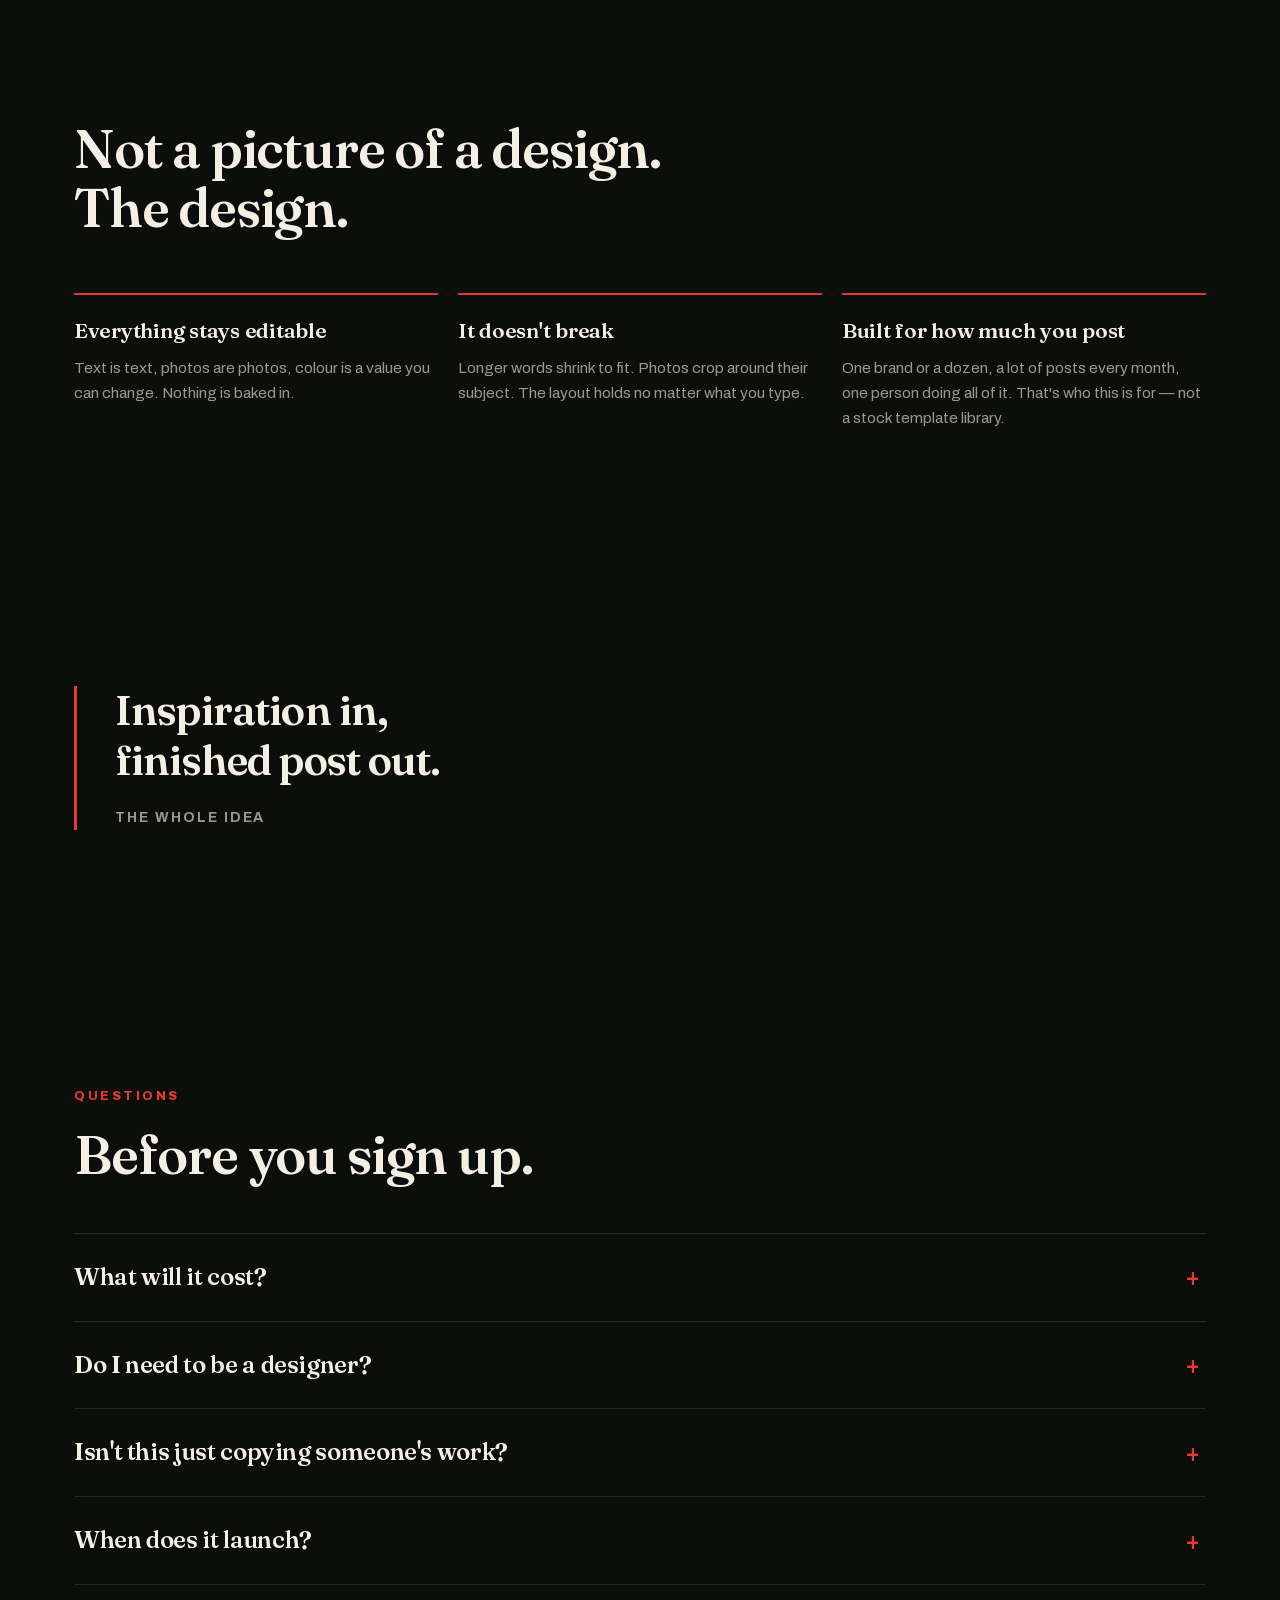
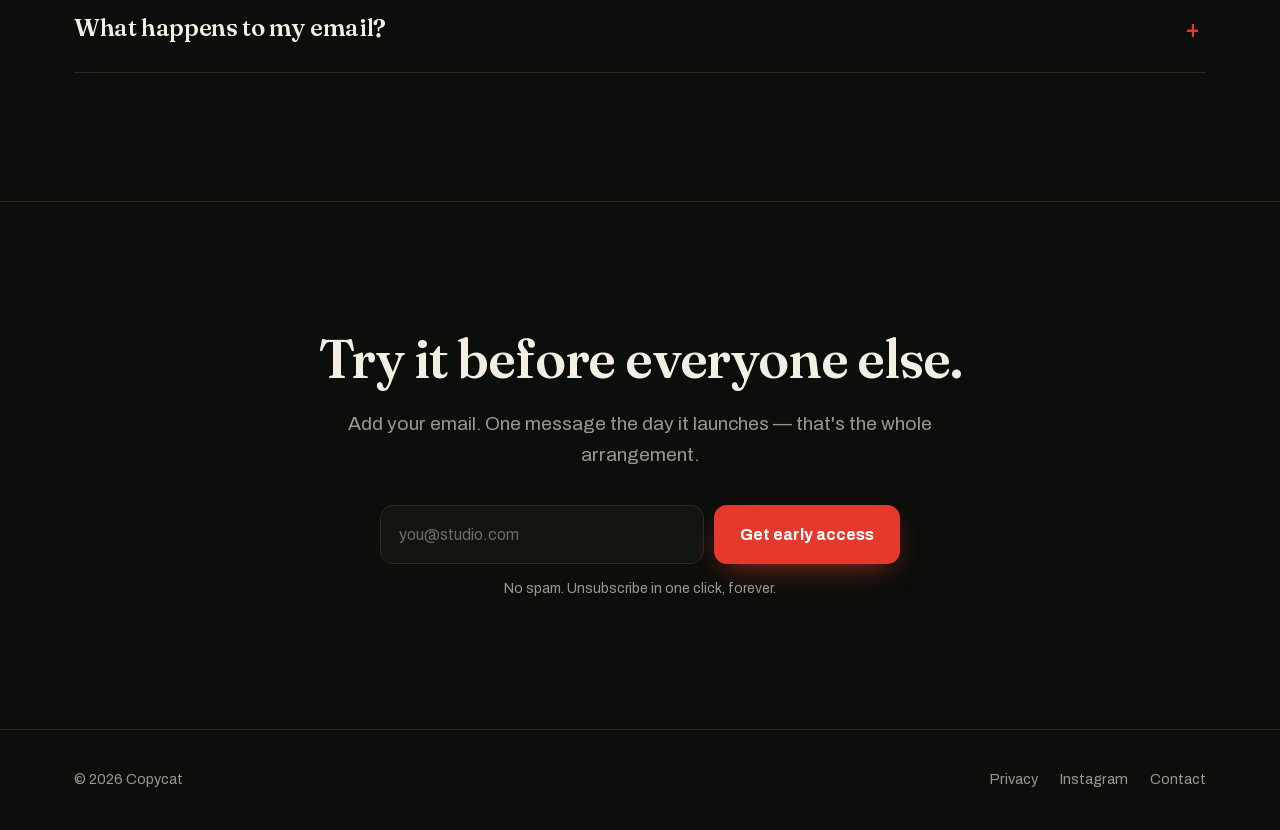
==== commit 80fe8836: "Say what the email is for, under the top form "First in line" described a position; "Get notified wh" ====
--- a/index.html
+++ b/index.html
@@ -56,7 +56,7 @@
           </div>
           <p class="signup-error" role="alert"></p>
           <p class="signup-note">
-            <b>First in line when it launches.</b> One email, nothing else, ever.
+            <b>Get notified when it launches.</b> No spam, ever.
           </p>
         </form>
 
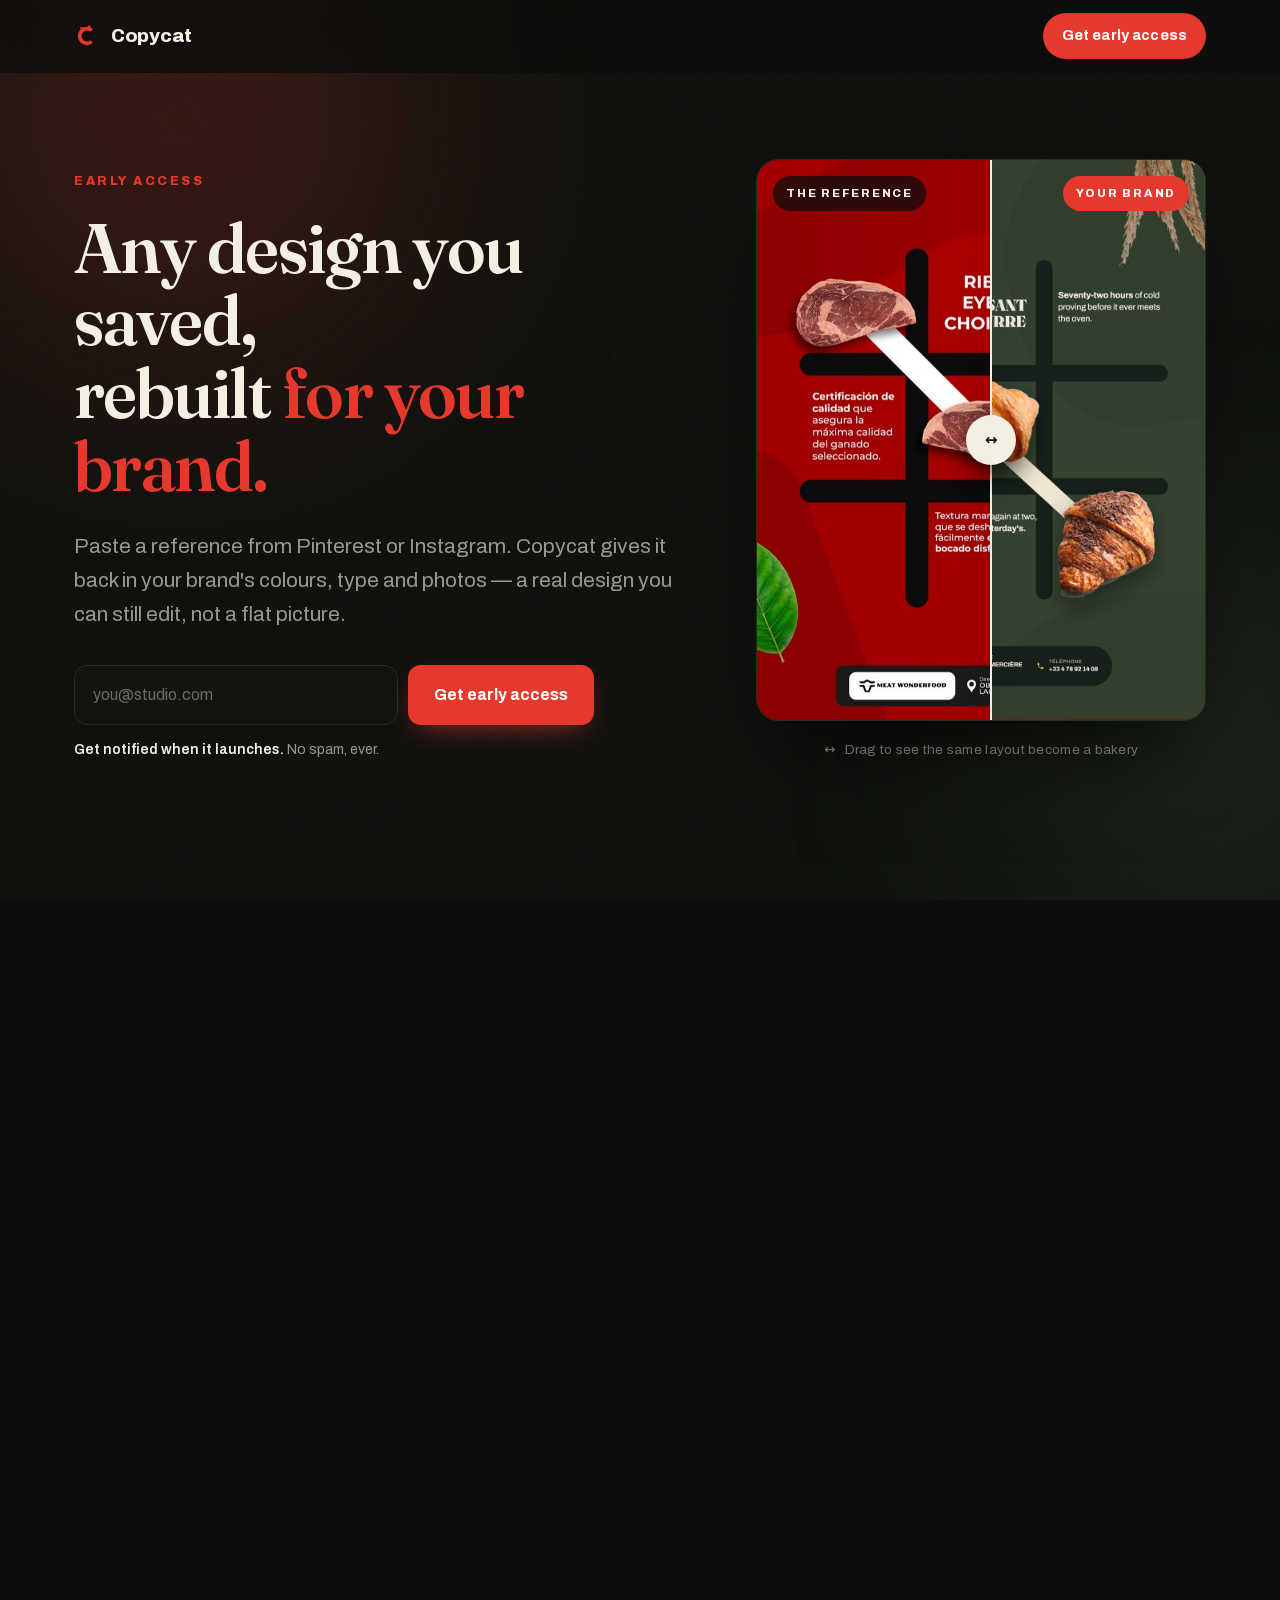
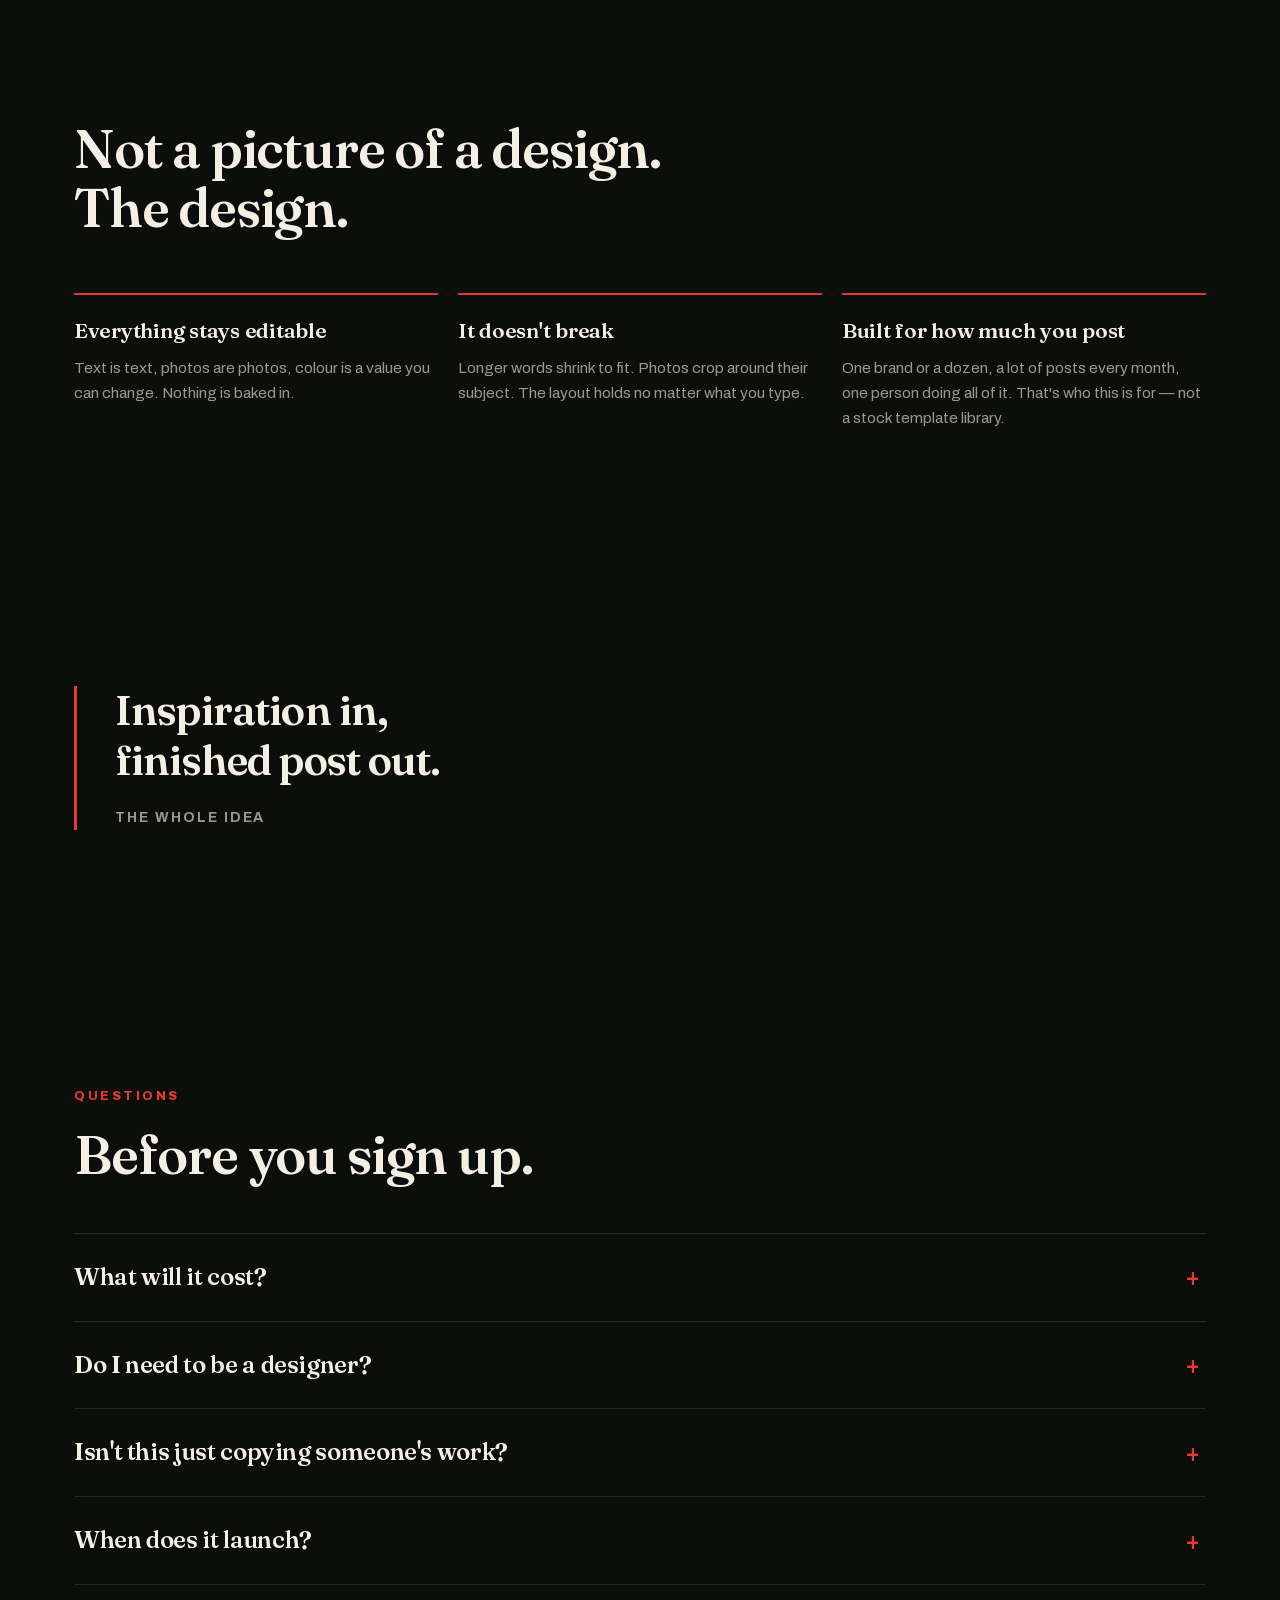
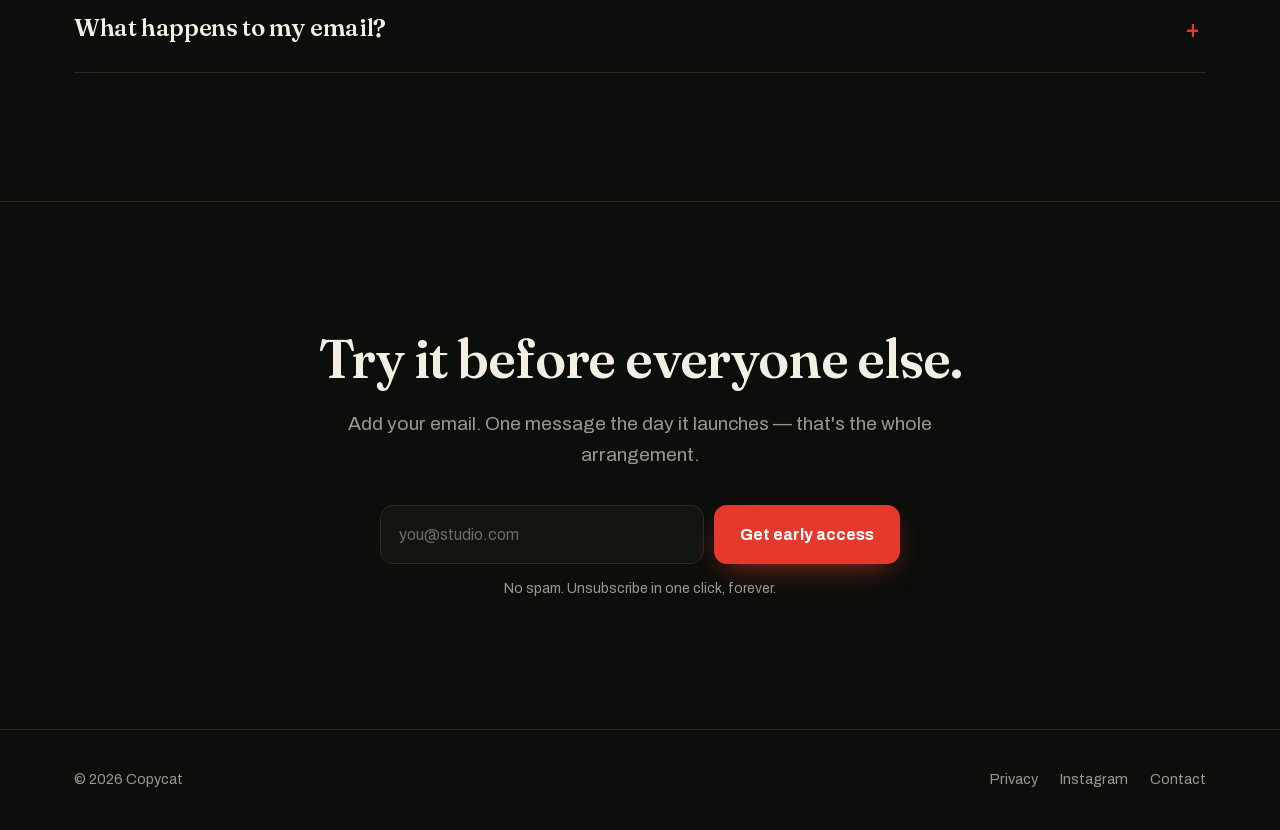
==== commit 8595997b: "Count the visits, and learn which link they came through Cloudflare Web Analytics on all three pages" ====
--- a/index.html
+++ b/index.html
@@ -254,5 +254,7 @@
 </footer>
 
 <script src="main.js"></script>
+<!-- Cloudflare Web Analytics: counts visits, sets no cookies, needs no banner -->
+<script type="module" src="https://static.cloudflareinsights.com/beacon.min.js" data-cf-beacon='{"token": "52e581b5ea81407e907edfb0dd8e8593"}'></script>
 </body>
 </html>
